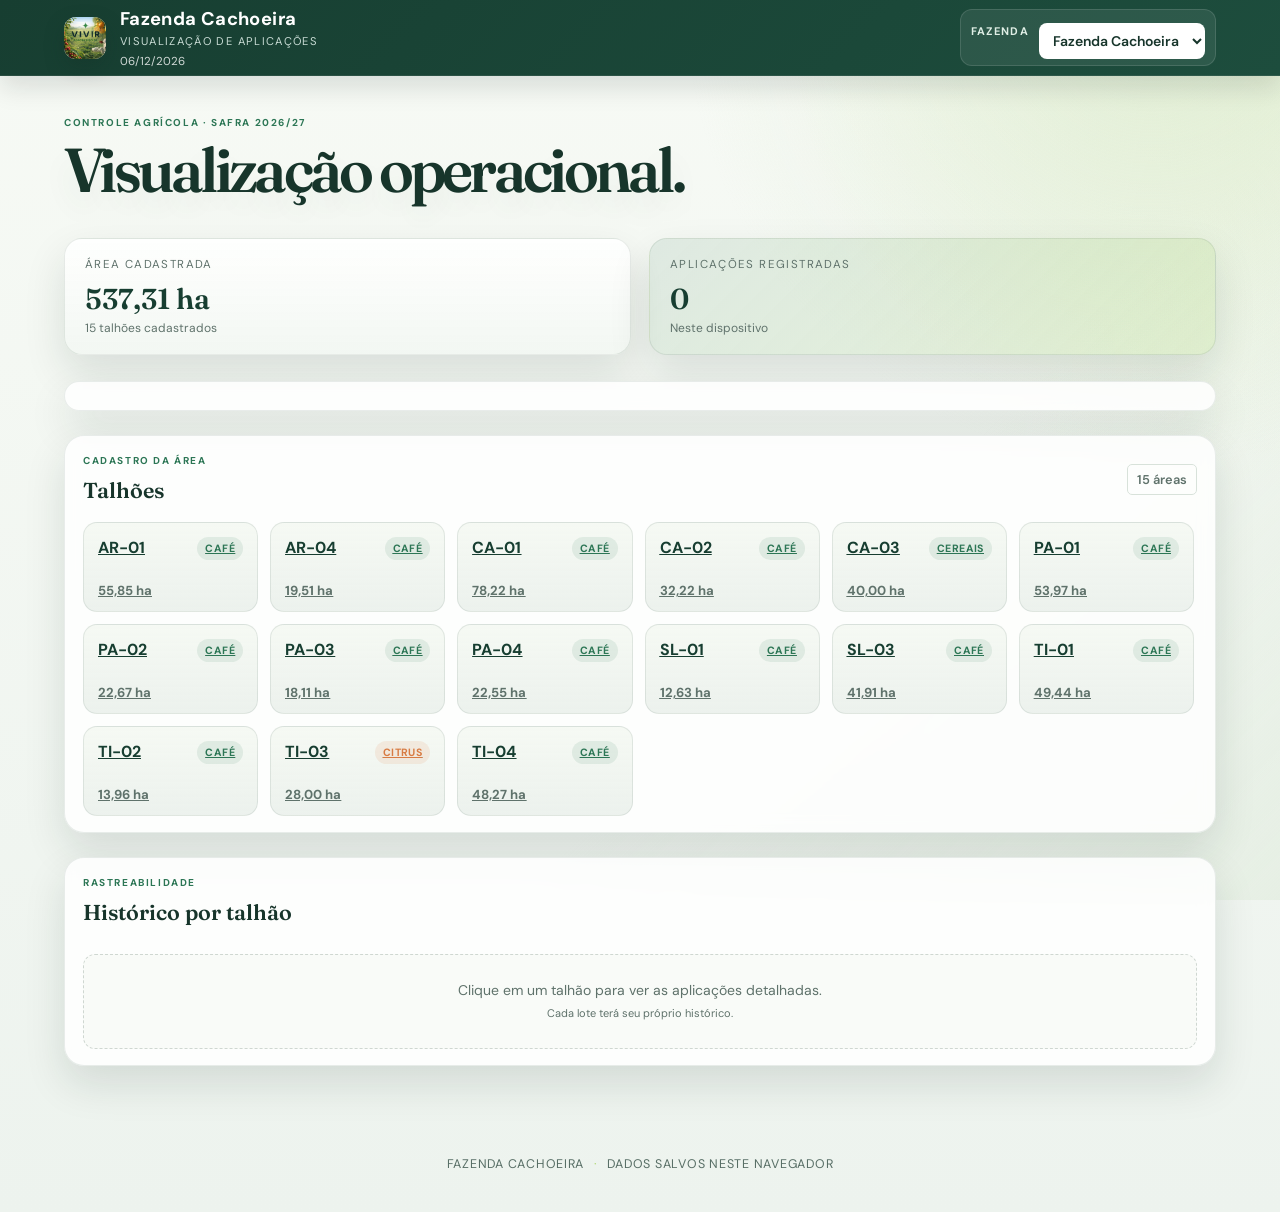
==== visualizacao.html @ 56c957b0 "Add files via upload" ====
<!doctype html>
<html lang="pt-BR">
<head>
  <meta charset="UTF-8" />
  <meta name="viewport" content="width=device-width, initial-scale=1.0" />
  <title>Fazenda Cachoeira | Visualização</title>
  <link rel="stylesheet" href="styles.css?v=20260829-3" />
  <link rel="stylesheet" href="visualizacao.css?v=20260829-3" />
  <link rel="stylesheet" href="map.css?v=20260829-3" />
</head>
<body class="visualizacao-page">
  <header class="topbar">
    <div class="brand">
      <img class="brand-logo" src="logo-vivir.jpeg" alt="VIVIR Agronegócios" />
      <div>
        <strong id="farm-title">Fazenda Cachoeira</strong>
        <small>Visualização de aplicações</small>
        <span id="header-date" class="header-date"></span>
      </div>
    </div>
    <div class="farm-switcher">
      <label for="farm-select">Fazenda</label>
      <select id="farm-select">
        <option value="cachoeira">Fazenda Cachoeira</option>
        <option value="berrador">Fazenda Berrador</option>
      </select>
    </div>
  </header>

  <main class="shell">
    <section class="intro">
      <div>
        <p class="eyebrow">CONTROLE AGRÍCOLA · SAFRA 2026/27</p>
        <h1>Visualização operacional.</h1>
      </div>
    </section>

    <section class="metrics" aria-label="Resumo da fazenda">
      <article class="metric">
        <span class="metric-label">Área cadastrada</span>
        <strong id="total-area">497,31 ha</strong>
        <span class="metric-note">14 talhões cadastrados</span>
      </article>
      <article class="metric accent">
        <span class="metric-label">Aplicações registradas</span>
        <strong id="application-count">0</strong>
        <span class="metric-note">Neste dispositivo</span>
      </article>
    </section>

    <section id="application-status" class="panel application-status" aria-live="polite"></section>

    <div class="content-grid">
      <section class="panel plots-panel">
        <div class="panel-heading">
          <div>
            <p class="eyebrow">CADASTRO DA ÁREA</p>
            <h2>Talhões</h2>
          </div>
          <span class="plot-count" id="plot-count">14 áreas</span>
        </div>
        <div class="plot-list" id="plot-list"></div>
      </section>
    </div>

    <section class="panel history-panel">
      <div class="panel-heading">
        <div>
          <p class="eyebrow">RASTREABILIDADE</p>
          <h2>Histórico por talhão</h2>
        </div>
      </div>
      <div id="history-plots" class="history-plots"></div>
      <div id="history" class="history-empty">Clique em um talhão para ver as aplicações detalhadas.<br><span>Cada lote terá seu próprio histórico.</span></div>
    </section>
  </main>

  <footer>Fazenda Cachoeira <span>·</span> dados salvos neste navegador</footer>
  <script src="app.js?v=20260829-3"></script>
</body>
</html>
---- styles.css ----
@import url('https://fonts.googleapis.com/css2?family=DM+Sans:wght@400;500;600;700&family=Fraunces:opsz,wght@9..144,600&display=swap');
:root{--ink:#19352b;--muted:#718078;--line:#dce5df;--paper:#f5f7f2;--white:#fff;--green:#2c7655;--lime:#a9d66b;--orange:#d87b43;--shadow:0 14px 35px #2342330d}*{box-sizing:border-box}body{margin:0;background:var(--paper);color:var(--ink);font:14px 'DM Sans',sans-serif}body:before{content:'';position:fixed;inset:0;pointer-events:none;background:radial-gradient(circle at 90% 0,#dcebcf99,transparent 32%),linear-gradient(135deg,#fff0 65%,#e6efe4 100%)}.topbar{height:76px;background:#173e31;color:#fff;display:flex;align-items:center;justify-content:space-between;padding:0 max(5vw,28px);position:relative}.brand{display:flex;align-items:center;gap:12px}.brand-mark{display:grid;place-items:center;width:38px;height:38px;border-radius:11px;background:var(--lime);color:#1f4935;font-size:12px;font-weight:700}.brand strong,.brand small{display:block}.brand strong{font-size:15px;letter-spacing:.1px}.brand small{color:#a6c8b7;font-size:11px;margin-top:3px}.farm-switcher{display:flex;align-items:center;gap:10px;background:rgba(255,255,255,0.08);border:1px solid rgba(255,255,255,0.12);padding:6px 10px;border-radius:12px}.farm-switcher label{color:#dfeee5;font-size:11px;letter-spacing:0.12em;text-transform:uppercase}.farm-switcher select{background:#fff;border:none;border-radius:8px;padding:8px 10px;color:var(--ink);font:inherit;font-weight:600;outline:none}.farm-switcher select:focus{box-shadow:0 0 0 2px rgba(169,214,107,0.5)}.import-button{border:1px solid #a1c2ac66;color:#e6f2e9;padding:10px 14px;border-radius:7px;font-weight:600;font-size:12px;cursor:pointer}.import-button:hover{background:#ffffff12}.import-button input{display:none}.shell{width:min(1180px,90vw);margin:0 auto;padding:54px 0 70px;position:relative}.intro{display:flex;align-items:flex-end;justify-content:space-between;gap:30px;margin-bottom:35px}.eyebrow{font-size:10px;letter-spacing:1.8px;font-weight:700;color:var(--green);margin:0 0 10px}.intro h1{font:600 clamp(38px,5vw,62px) Fraunces,serif;letter-spacing:-1.5px;margin:0 0 13px;line-height:1}.lede{max-width:560px;color:var(--muted);font-size:16px;line-height:1.55;margin:0}.season-chip{background:#fff;border:1px solid var(--line);padding:12px 15px;border-radius:6px;color:var(--muted);font-size:12px;white-space:nowrap}.live-dot{width:8px;height:8px;background:var(--orange);border-radius:50%;display:inline-block;margin-right:8px}.metrics{display:grid;grid-template-columns:repeat(3,1fr);gap:14px;margin-bottom:20px}.metric{background:var(--white);border:1px solid var(--line);border-radius:7px;padding:20px 22px;box-shadow:var(--shadow)}.metric.accent{background:#eff6e6;border-color:#d5e5c3}.metric-label,.metric-note{display:block;color:var(--muted);font-size:11px}.metric strong{display:block;font:600 30px Fraunces,serif;margin:9px 0 4px}.content-grid{display:grid;grid-template-columns:1.05fr .95fr;gap:20px}.panel{background:var(--white);border:1px solid var(--line);border-radius:7px;box-shadow:var(--shadow)}.form-panel,.plots-panel{padding:27px}.panel-heading{display:flex;align-items:flex-start;justify-content:space-between;margin-bottom:24px}.panel-heading h2{font:600 25px Fraunces,serif;margin:0}.panel-number,.plot-count{font-size:11px;color:var(--muted);border:1px solid var(--line);padding:6px 9px;border-radius:5px}.field-row{display:grid;grid-template-columns:1fr 1fr;gap:12px}label{display:block;font-size:11px;font-weight:700;color:#52665c;margin-bottom:14px}input,select,textarea{display:block;width:100%;border:1px solid var(--line);border-radius:5px;background:#fcfdfb;padding:11px 12px;color:var(--ink);font:13px 'DM Sans',sans-serif;margin-top:7px;outline:none}textarea{resize:vertical}input:focus,select:focus,textarea:focus{border-color:var(--green);box-shadow:0 0 0 3px #2c765515}#product-lines{display:grid;gap:12px}.product-line{display:grid;grid-template-columns:minmax(0,2.2fr) 110px 120px 82px 36px;gap:12px;align-items:end}.product-search{display:flex;flex-direction:column}.product-line .unit,.product-line .dose,.product-line .line-total,.product-line .remove-product{align-self:end}.product-line .line-total{display:flex;align-items:center;justify-content:flex-end;min-height:42px;padding:0 6px 0 0;font-size:13px;font-weight:700;color:var(--green)}.product-line .remove-product{width:36px;height:36px;border:1px solid var(--line);border-radius:5px;background:#fff;color:var(--muted);font-size:18px;cursor:pointer}.dose-box{display:grid;grid-template-columns:1fr 1fr;gap:12px;align-items:start}.total-box{height:65px;background:#f0f6ea;border:1px dashed #b8d29c;border-radius:5px;margin-top:20px;padding:9px 12px}.total-box span{font-size:10px;color:var(--green);display:block}.total-box strong{display:block;font:600 21px Fraunces,serif;margin-top:4px}.primary-button{border:0;background:var(--green);color:#fff;border-radius:5px;padding:13px 16px;font:700 12px 'DM Sans',sans-serif;cursor:pointer;width:100%;margin-top:5px}.primary-button:hover{background:#205e42}.primary-button span{font-size:18px;vertical-align:-2px;margin-right:6px}.plot-list{display:grid;grid-template-columns:1fr 1fr;gap:8px;max-height:430px;overflow:auto;padding-right:3px}.plot-card{border:1px solid var(--line);border-radius:5px;padding:11px 12px;cursor:pointer;transition:.15s}.plot-card:hover,.plot-card.selected{border-color:#8fbe6c;background:#f4f9ee}.plot-card-head{display:flex;align-items:center;justify-content:space-between;gap:8px}.plot-card strong{display:block;font-size:13px;line-height:1.3}.plot-card small{display:block;color:var(--muted);font-size:10px;margin-top:6px}.crop-tag{font-size:9px;font-weight:700;border-radius:10px;padding:3px 6px;background:#e9f2df;color:var(--green)}.crop-tag.citrus{background:#fff0df;color:#a65d27}.history-panel{margin-top:20px;padding:27px}.text-button{background:none;border:0;color:var(--green);font:600 11px 'DM Sans',sans-serif;cursor:pointer}.history-empty{text-align:center;color:var(--muted);padding:24px;border:1px dashed var(--line);border-radius:5px;line-height:1.7}.history-empty span{font-size:11px}.history-row{display:grid;grid-template-columns:100px 1fr 120px 120px 100px;gap:15px;align-items:center;padding:14px 0;border-bottom:1px solid var(--line)}.history-row:last-child{border:0}.history-row small{color:var(--muted);font-size:11px}.history-row strong{font-size:13px}.history-dose{text-align:right;font-weight:700;color:var(--green)}footer{text-align:center;color:#93a198;font-size:11px;padding:0 0 28px}footer span{margin:0 6px;color:var(--lime)}@media(max-width:780px){.shell{width:min(94vw,560px);padding-top:35px}.intro{display:block}.season-chip{display:inline-block;margin-top:24px}.metrics{grid-template-columns:1fr}.content-grid{grid-template-columns:1fr}.plot-list{max-height:none}.history-row{grid-template-columns:1fr 1fr}.history-dose{text-align:left}.history-row small:last-child{grid-column:2}.topbar{padding:0 18px}.import-button{padding:9px}.brand strong{font-size:13px}}
---- visualizacao.css ----
:root {
  --forest-900: #173e31;
  --forest-800: #1d4d3d;
  --forest-700: #2a5e4b;
  --green-600: #2c7655;
  --green-500: #4a8d69;
  --lime-300: #cfe9a4;
  --lime-200: #e4f0c7;
  --orange-500: #d87b43;
  --sand-100: #f4f7f1;
  --sand-200: #edf2eb;
  --line: #d8e2da;
  --ink: #17352b;
  --muted: #5f726b;
  --shadow: 0 18px 42px rgba(20, 43, 36, 0.12);
}

.visualizacao-page {
  background:
    radial-gradient(circle at top right, rgba(175, 214, 106, 0.2), transparent 28%),
    linear-gradient(180deg, #f7faf5 0%, #edf3ee 100%);
}

.visualizacao-page .topbar {
  background: linear-gradient(135deg, var(--forest-900) 0%, var(--forest-800) 100%);
  border-bottom: 1px solid rgba(255,255,255,0.08);
  box-shadow: 0 12px 24px rgba(15, 28, 26, 0.12);
}

.visualizacao-page .brand {
  gap: 14px;
}

.visualizacao-page .brand-logo {
  width: 42px;
  height: 42px;
  border-radius: 12px;
  box-shadow: 0 8px 20px rgba(18, 45, 37, 0.28);
}

.visualizacao-page .brand strong {
  font-size: 1.15rem;
  letter-spacing: 0.02em;
}

.visualizacao-page .brand small {
  color: rgba(220, 236, 230, 0.9);
  font-size: 0.7rem;
  letter-spacing: 0.12em;
  text-transform: uppercase;
}

.visualizacao-page .header-date {
  display: inline-block;
  font-size: 0.72rem;
  color: rgba(255,255,255,0.8);
  margin-top: 6px;
}

.visualizacao-page .shell {
  padding-top: 40px;
}

.visualizacao-page .intro {
  margin-bottom: 24px;
}

.visualizacao-page .intro h1 {
  font-family: 'Fraunces', Georgia, serif;
  font-weight: 600;
  letter-spacing: -0.06em;
  color: var(--ink);
  text-shadow: 0 16px 30px rgba(36, 83, 65, 0.08);
}

.visualizacao-page .eyebrow {
  color: var(--green-600);
  letter-spacing: 0.16em;
}

.visualizacao-page .metrics {
  grid-template-columns: repeat(2, minmax(180px, 1fr));
  gap: 18px;
  margin-bottom: 26px;
}

.visualizacao-page .metric {
  background: linear-gradient(180deg, rgba(255,255,255,0.9) 0%, rgba(242,247,242,0.96) 100%);
  border: 1px solid rgba(120, 145, 130, 0.18);
  border-radius: 18px;
  padding: 18px 20px;
  box-shadow: var(--shadow);
}

.visualizacao-page .metric .metric-label {
  color: var(--muted);
  font-size: 0.72rem;
  letter-spacing: 0.12em;
  text-transform: uppercase;
}

.visualizacao-page .metric strong {
  font-size: clamp(1.8rem, 2vw, 2.5rem);
  color: var(--forest-900);
}

.visualizacao-page .metric.accent {
  background: linear-gradient(135deg, rgba(44,118,85,0.11), rgba(169,214,107,0.2));
}

.visualizacao-page .metric-note {
  color: var(--muted);
  font-size: 0.75rem;
}

.visualizacao-page .panel {
  background: rgba(255,255,255,0.84);
  border: 1px solid rgba(132, 156, 143, 0.18);
  border-radius: 20px;
  box-shadow: var(--shadow);
  backdrop-filter: blur(8px);
}

.visualizacao-page .application-status {
  padding: 18px 20px 10px;
  margin-bottom: 24px;
}

.visualizacao-page .status-heading {
  display: flex;
  align-items: center;
  justify-content: space-between;
  margin-bottom: 10px;
  color: var(--ink);
  font-weight: 700;
  font-size: 0.9rem;
}

.visualizacao-page .status-grid {
  display: grid;
  grid-template-columns: repeat(auto-fit, minmax(150px, 1fr));
  gap: 12px;
}

.visualizacao-page .status-card {
  padding: 14px 14px 12px;
  border-radius: 14px;
  border: 1px solid rgba(141,164,149,0.3);
  background: linear-gradient(180deg, rgba(250,252,250,0.95), rgba(239,246,240,0.96));
  min-height: 86px;
}

.visualizacao-page .status-card strong {
  display: block;
  font-size: 0.98rem;
  margin-bottom: 6px;
  color: var(--forest-900);
}

.visualizacao-page .status-card small,
.visualizacao-page .status-card span {
  display: block;
  color: var(--muted);
  line-height: 1.4;
}

.visualizacao-page .status-card.recent {
  border-color: rgba(44,118,85,0.2);
  background: linear-gradient(180deg, rgba(224,245,228,0.9), rgba(245,249,243,0.98));
}

.visualizacao-page .status-card.overdue {
  border-color: rgba(216,123,67,0.2);
  background: linear-gradient(180deg, rgba(255,240,227,0.92), rgba(250,246,243,0.98));
}

.visualizacao-page .status-card.pending {
  background: rgba(245,247,242,0.8);
}

.visualizacao-page .status-legend {
  margin-top: 12px;
  color: var(--muted);
  font-size: 0.72rem;
  letter-spacing: 0.06em;
  text-transform: uppercase;
}

.visualizacao-page .status-dot {
  display: inline-block;
  width: 8px;
  height: 8px;
  border-radius: 50%;
  margin-right: 6px;
  vertical-align: middle;
}

.visualizacao-page .status-dot.recent { background: var(--green-600); }
.visualizacao-page .status-dot.overdue { background: var(--orange-500); }

.visualizacao-page .content-grid {
  display: grid;
  grid-template-columns: 1fr;
  gap: 22px;
  margin-bottom: 24px;
}

.visualizacao-page .plots-panel,
.visualizacao-page .history-panel {
  padding: 18px 18px 16px;
}

.visualizacao-page .panel-heading {
  display: flex;
  align-items: center;
  justify-content: space-between;
  gap: 12px;
  margin-bottom: 18px;
}

.visualizacao-page .panel-heading h2 {
  margin: 0;
  font-size: 1.35rem;
  color: var(--ink);
}

.visualizacao-page .plot-count {
  color: var(--muted);
  font-size: 0.8rem;
  font-weight: 600;
}

.visualizacao-page .plot-list {
  display: grid;
  grid-template-columns: repeat(auto-fit, minmax(160px, 1fr));
  gap: 12px;
}

.visualizacao-page .plot-card {
  display: flex;
  flex-direction: column;
  justify-content: space-between;
  min-height: 90px;
  padding: 14px 14px 12px;
  border-radius: 14px;
  border: 1px solid rgba(136, 154, 143, 0.2);
  background: linear-gradient(180deg, rgba(245,249,243,0.95), rgba(234,240,235,0.9));
  cursor: pointer;
  transition: transform 0.2s ease, box-shadow 0.2s ease;
}

.visualizacao-page .plot-card:hover {
  transform: translateY(-2px);
  box-shadow: 0 14px 24px rgba(23, 62, 49, 0.08);
}

.visualizacao-page .plot-card-head {
  display: flex;
  justify-content: space-between;
  align-items: center;
  gap: 10px;
}

.visualizacao-page .plot-card strong {
  font-size: 1rem;
  color: var(--forest-900);
}

.visualizacao-page .crop-tag {
  display: inline-flex;
  align-items: center;
  padding: 5px 8px;
  border-radius: 999px;
  font-size: 0.66rem;
  font-weight: 700;
  letter-spacing: 0.04em;
  background: rgba(44,118,85,0.1);
  color: var(--green-600);
  text-transform: uppercase;
}

.visualizacao-page .crop-tag.citrus {
  background: rgba(216,123,67,0.12);
  color: var(--orange-500);
}

.visualizacao-page .plot-card small {
  color: var(--muted);
  font-size: 0.82rem;
}

.visualizacao-page .history-plots {
  display: grid;
  grid-template-columns: repeat(auto-fit, minmax(160px, 1fr));
  gap: 10px;
  margin-bottom: 14px;
}

.visualizacao-page .history-plot {
  border: 1px solid rgba(146, 162, 150, 0.22);
  background: linear-gradient(180deg, rgba(248,250,247,0.96), rgba(236,242,237,0.98));
  border-radius: 14px;
  padding: 12px 12px 10px;
  text-align: left;
  color: var(--ink);
  cursor: pointer;
}

.visualizacao-page .history-plot strong {
  display: block;
  margin-bottom: 6px;
  color: var(--forest-900);
}

.visualizacao-page .history-plot small,
.visualizacao-page .history-plot span {
  display: block;
  color: var(--muted);
  line-height: 1.5;
}

.visualizacao-page .history-plot.selected {
  border-color: rgba(44,118,85,0.45);
  background: linear-gradient(180deg, rgba(232,245,238,0.92), rgba(241,248,243,0.98));
  box-shadow: inset 0 0 0 1px rgba(44,118,85,0.2);
}

.visualizacao-page .history-empty {
  padding: 24px 18px;
  border-radius: 12px;
  background: rgba(248,250,247,0.8);
  border: 1px dashed rgba(130,150,138,0.35);
  color: var(--muted);
  text-align: center;
  line-height: 1.6;
}

.visualizacao-page .history-list {
  display: grid;
  gap: 14px;
}

.visualizacao-page .history-detail-heading {
  display: flex;
  justify-content: space-between;
  align-items: end;
  gap: 12px;
  padding: 6px 2px 12px;
  border-bottom: 1px solid var(--line);
}

.visualizacao-page .history-detail-heading h3 {
  margin: 6px 0 0;
  font-size: 1.6rem;
  color: var(--forest-900);
}

.visualizacao-page .history-row {
  padding: 16px 16px 14px;
  border: 1px solid rgba(144,163,152,0.2);
  border-radius: 16px;
  background: linear-gradient(180deg, rgba(255,255,255,0.85), rgba(243,247,243,0.9));
}

.visualizacao-page .history-row small {
  color: var(--muted);
  font-weight: 600;
}

.visualizacao-page .history-row div {
  margin-top: 8px;
}

.visualizacao-page .history-row strong {
  display: block;
  margin-bottom: 6px;
  color: var(--forest-900);
  font-size: 1rem;
}

.visualizacao-page .history-row small:last-child {
  display: block;
  color: var(--muted);
}

.visualizacao-page footer {
  color: rgba(23, 53, 43, 0.7);
  text-align: center;
  font-size: 0.78rem;
  letter-spacing: 0.06em;
  text-transform: uppercase;
  padding: 20px 0 40px;
}

@media (max-width: 768px) {
  .visualizacao-page .metrics {
    grid-template-columns: 1fr;
  }

  .visualizacao-page .shell {
    width: min(92vw, 1180px);
  }

  .visualizacao-page .brand strong {
    font-size: 1rem;
  }

  .visualizacao-page .brand small {
    letter-spacing: 0.08em;
  }
}
---- map.css ----
.products-heading{display:flex;justify-content:space-between;align-items:center}.products-heading label{margin-bottom:0}.product-line{display:grid;grid-template-columns:minmax(0,1.45fr) .78fr .78fr .95fr 28px;gap:7px;margin:7px 0 10px;align-items:center}.product-line input,.product-line select{margin-top:0}.product-search{min-width:0}.product-search small{display:block;color:var(--muted);font-size:9px;margin:5px 0}.line-total{height:40px;display:flex;align-items:center;padding:0 10px;border:1px solid var(--line);border-radius:5px;background:#f5f8f1;color:var(--green);font-size:12px;white-space:nowrap}.remove-product{border:1px solid var(--line);background:#fff;color:#a55b45;border-radius:4px;cursor:pointer;font-size:18px}.add-product-below{margin:0 0 14px}.history-actions{display:flex;gap:9px;align-items:center}.history-actions select{width:auto;margin:0;padding:7px 9px;font-size:11px}@media(max-width:780px){.products-heading{align-items:flex-start}.product-line{grid-template-columns:1fr 1fr}.product-search{grid-column:1 / -1}.line-total{grid-column:1}.remove-product{height:40px}}
.satellite-panel{margin-bottom:20px}.map-source{font-size:11px;color:var(--muted);border:1px solid var(--line);padding:8px 10px;border-radius:5px}.geo-map{height:480px;border-radius:8px;overflow:hidden;border:1px solid #cbd8c8;background:#dfe8df}.geo-map .leaflet-popup-content-wrapper{border-radius:6px}.geo-map .leaflet-popup-content{font:12px 'DM Sans',sans-serif;line-height:1.55}.geo-map .leaflet-popup-content strong{font-size:14px;color:var(--ink)}.geo-map .leaflet-popup-content small{color:var(--muted)}.geo-map .leaflet-popup-content span{color:var(--green)}@media(max-width:780px){.geo-map{height:360px}.map-source{font-size:10px}}
.history-plots{display:grid;grid-template-columns:repeat(6,1fr);gap:8px;margin:-4px 0 18px}.history-plot{border:1px solid var(--line);background:#fbfdf9;border-radius:6px;text-align:left;padding:10px;cursor:pointer;color:var(--ink);transition:.15s}.history-plot:hover,.history-plot.selected{border-color:#75a85e;background:#edf6e7;transform:translateY(-2px)}.history-plot strong,.history-plot small,.history-plot span{display:block}.history-plot strong{font-size:12px}.history-plot small{font-size:10px;color:var(--muted);margin-top:4px}.history-plot span{font-size:9px;color:var(--green);margin-top:7px}.history-detail-heading{display:flex;justify-content:space-between;align-items:end;border-bottom:1px solid var(--line);padding:0 0 15px;margin-bottom:2px}.history-detail-heading h3{font:600 23px Fraunces,serif;margin:0}.history-detail-heading>strong{font-size:12px;color:var(--green)}@media(max-width:780px){.history-plots{grid-template-columns:repeat(3,1fr)}.history-detail-heading{display:block}.history-detail-heading>strong{display:block;margin-top:8px}.history-actions{flex-wrap:wrap}}
.brand-logo{width:108px;height:52px;object-fit:cover;object-position:center 42%;border-radius:5px;background:#f6f5ee}.brand{gap:14px}.topbar{background:#173e31}.brand small{color:#b8d5c2}@media(max-width:780px){.brand-logo{width:86px;height:43px}.brand{gap:8px}}
.header-date{display:block;color:#d7eadc;font-size:10px;margin-top:4px}
.check-button{margin:2px 0 10px;padding-left:0}.application-check{border:1px solid var(--line);border-radius:6px;background:#fbfdf9;padding:12px;margin:0 0 16px}.check-heading{display:flex;justify-content:space-between;gap:12px;border-bottom:1px solid var(--line);padding-bottom:8px;margin-bottom:4px}.check-heading small{color:var(--muted)}.check-row{display:grid;grid-template-columns:1.2fr .8fr 1.4fr;gap:10px;padding:9px 0;border-bottom:1px solid #edf1eb;font-size:11px;align-items:center}.check-row:last-child{border-bottom:0}.check-row span{color:var(--muted)}.check-row b{color:var(--green)}@media(max-width:780px){.check-row{grid-template-columns:1fr 1fr}.check-row span:last-child{grid-column:1 / -1}}
.plots-panel .plot-card,.plots-panel .plot-card strong,.plots-panel .plot-card small,.plots-panel .plot-card .crop-tag{font-weight:700;text-decoration:underline}
.application-status{border-top:1px solid var(--line);border-bottom:1px solid var(--line);padding:14px 0 16px;margin:0 0 18px}.status-heading{display:flex;justify-content:space-between;align-items:center;gap:12px;margin-bottom:10px;color:var(--ink);font-size:12px;font-weight:700}.status-heading small{color:var(--muted);font-size:10px;font-weight:400}.status-dot{display:inline-block;width:8px;height:8px;border-radius:50%;margin:0 4px 0 10px}.status-dot.recent{background:#6fae5a}.status-dot.overdue{background:#c95748}.status-grid{display:grid;grid-template-columns:repeat(6,1fr);gap:8px}.status-card{border:1px solid var(--line);border-left:4px solid #cbd5c8;background:#fbfdf9;border-radius:5px;padding:9px 8px;min-width:0}.status-card.recent{border-left-color:#6fae5a}.status-card.overdue{border-left-color:#c95748;background:#fff5f2}.status-card strong,.status-card small,.status-card span{display:block;overflow:hidden;text-overflow:ellipsis;white-space:nowrap}.status-card strong{font-size:11px}.status-card small{color:var(--muted);font-size:9px;margin-top:5px}.status-card span{color:#4b8b4a;font-size:9px;margin-top:6px}.status-card.overdue span{color:#b84d42}.status-card.pending span{display:none}@media(max-width:780px){.status-heading{display:block}.status-heading small{display:block;margin-top:7px}.status-grid{grid-template-columns:repeat(3,1fr)}}
.map-panel{padding:30px;margin-bottom:20px;background:linear-gradient(145deg,#ffffff 0%,#f8fbf4 100%)}.map-panel .panel-heading{align-items:center;margin-bottom:18px}.map-panel .panel-heading h2{font-size:28px}.map-legend{display:flex;gap:16px;color:var(--muted);font-size:11px;align-items:center}.map-legend span{white-space:nowrap}.legend-dot{display:inline-block;width:9px;height:9px;border-radius:3px;margin-right:5px;background:#e8eee7;vertical-align:-1px}.legend-dot.applied{background:#6fae5a}.plot-map{display:grid;grid-template-columns:repeat(8,1fr);grid-auto-rows:76px;gap:7px;padding:18px;background:#dfead9;border:1px solid #cbdcc3;border-radius:10px;min-height:220px;background-image:linear-gradient(30deg,#ffffff38 12%,transparent 12.5%,transparent 87%,#ffffff38 87.5%,#ffffff38),linear-gradient(150deg,#ffffff38 12%,transparent 12.5%,transparent 87%,#ffffff38 87.5%,#ffffff38);background-size:32px 54px}.map-plot{border:1px solid #b9cbb3;background:#fbfdf9;color:#294d38;border-radius:7px;padding:10px;cursor:pointer;display:flex;flex-direction:column;justify-content:space-between;text-align:left;transition:transform .16s,box-shadow .16s,border-color .16s;min-width:0;box-shadow:0 2px 4px #3151380d}.map-plot:hover{transform:translateY(-3px);box-shadow:0 8px 16px #3151381f;border-color:#79a963}.map-plot strong{font-size:12px;letter-spacing:.2px}.map-plot small{font-size:10px;color:#718c76;white-space:nowrap;overflow:hidden;text-overflow:ellipsis}.map-plot .map-area{font-size:11px;color:#426c4d;font-weight:700}.map-plot.applied{background:#6fae5a;border-color:#4d9149;color:#fff;box-shadow:0 5px 12px #4d914944}.map-plot.applied small,.map-plot.applied .map-area{color:#e4f1dc}.map-plot.citrus{grid-column:7 / span 2;grid-row:3 / span 2;background:#fff5e8;border-color:#e3bd8f;color:#8c5726}.map-plot.citrus.applied{background:#db914f;border-color:#ba7134;color:#fff}.map-help{color:var(--muted);font-size:11px;margin:13px 0 0}.map-help strong{color:var(--green)}@media(max-width:780px){.map-panel{padding:22px}.map-panel .panel-heading{align-items:flex-start}.map-legend{display:none}.plot-map{grid-template-columns:repeat(4,1fr);grid-auto-rows:72px;padding:10px;gap:5px}.map-plot.citrus{grid-column:3 / span 2;grid-row:auto}}
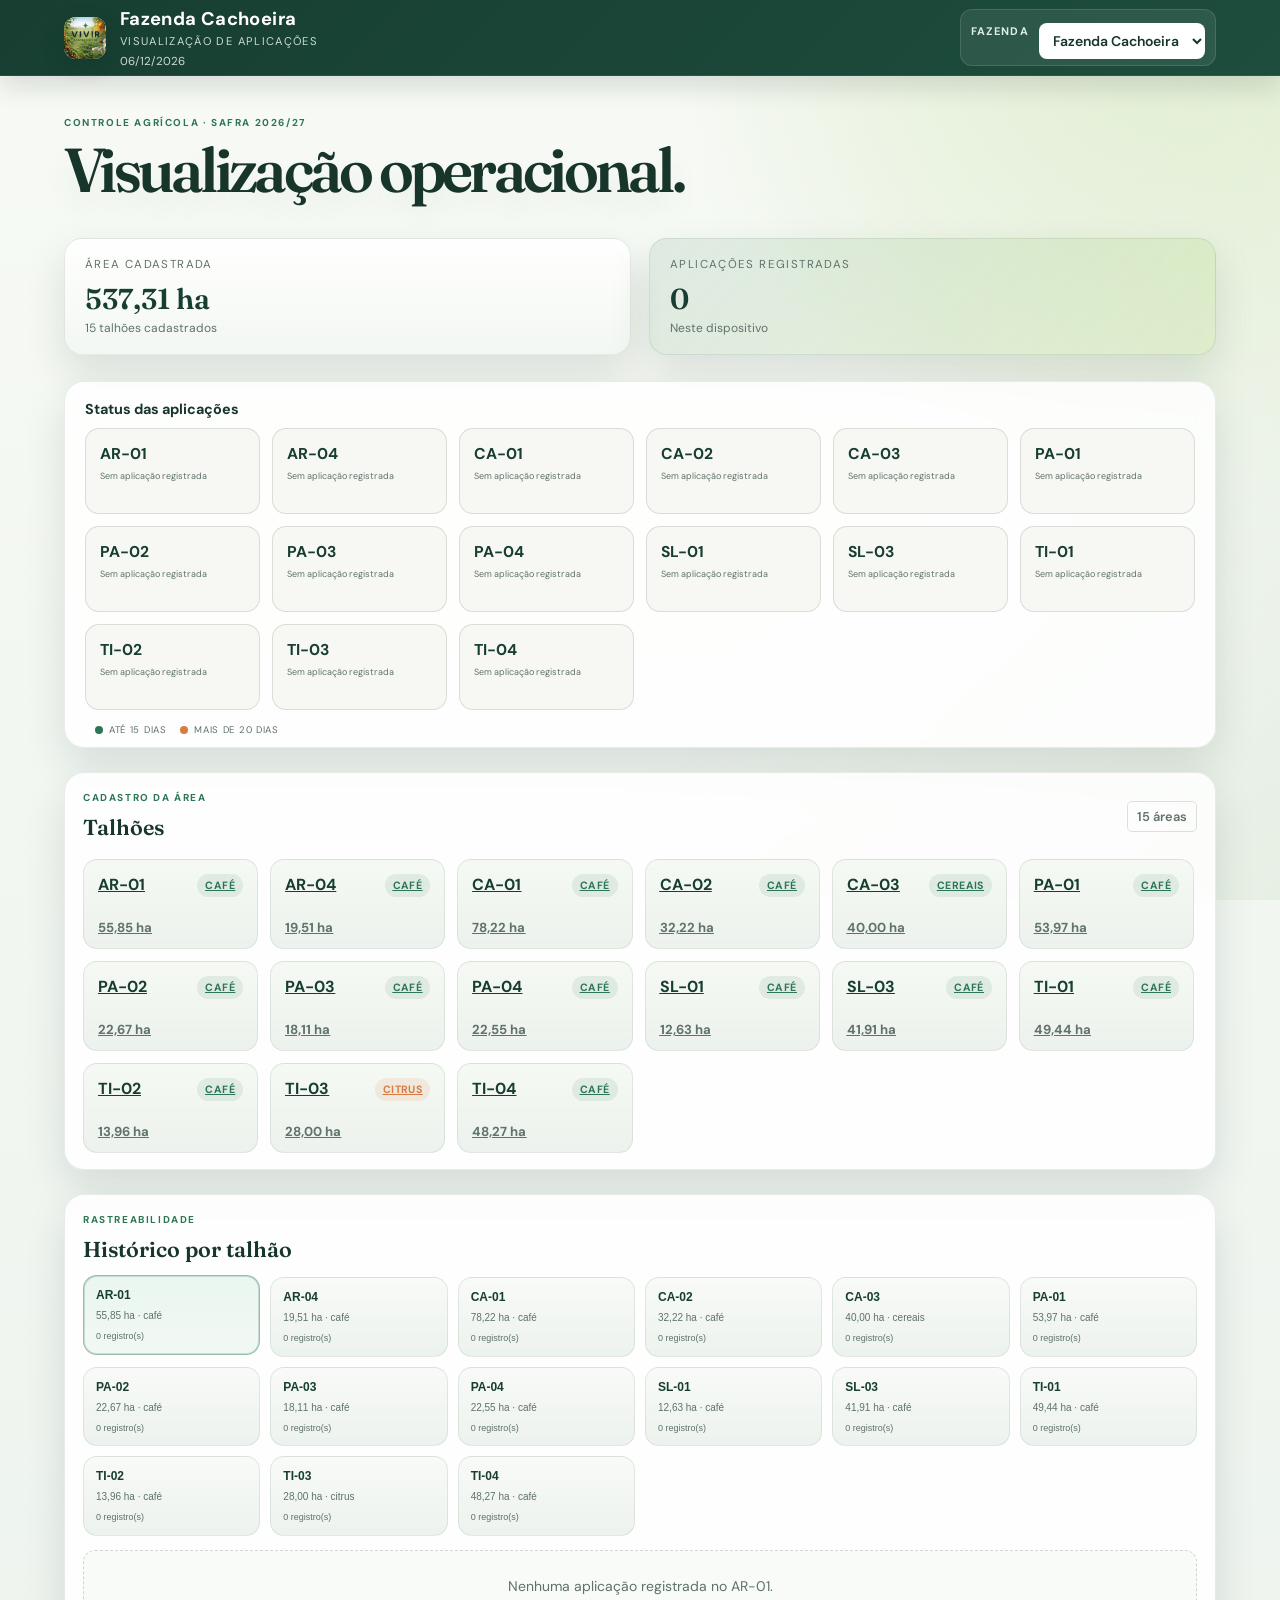
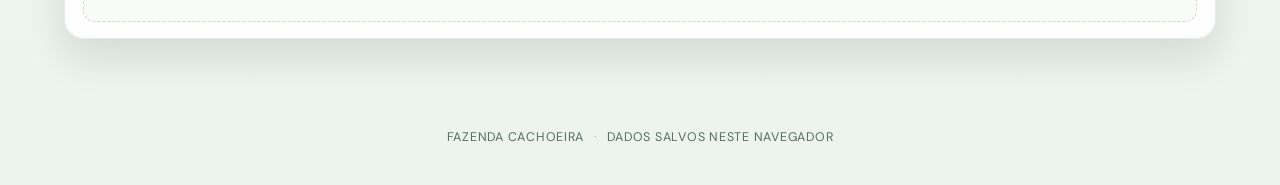
==== commit 49ae664e: "Add files via upload" ====
--- a/visualizacao.html
+++ b/visualizacao.html
@@ -7,6 +7,7 @@
   <link rel="stylesheet" href="styles.css?v=20260829-3" />
   <link rel="stylesheet" href="visualizacao.css?v=20260829-3" />
   <link rel="stylesheet" href="map.css?v=20260829-3" />
+  <link rel="stylesheet" href="history.css?v=20260903-1" />
 </head>
 <body class="visualizacao-page">
   <header class="topbar">
--- a/history.css
+++ b/history.css
@@ -0,0 +1,95 @@
+.history-products {
+  width: 100%;
+  margin-top: 18px;
+  overflow-x: auto;
+}
+
+.history-products-table {
+  width: 100%;
+  min-width: 560px;
+  border-collapse: separate;
+  border-spacing: 0;
+  overflow: hidden;
+  border: 1px solid #d8e5dc;
+  border-radius: 12px;
+  background: #fbfdf9;
+  box-shadow: 0 8px 20px rgba(25, 53, 43, 0.06);
+  table-layout: fixed;
+}
+
+.history-products-table th,
+.history-products-table td {
+  padding: 13px 16px;
+  text-align: left;
+  vertical-align: middle;
+  border-bottom: 1px solid #e5eee7;
+}
+
+.history-products-table th {
+  background: #edf5ee;
+  color: #2c7655;
+  font-size: 11px;
+  font-weight: 700;
+  letter-spacing: 0.08em;
+  text-transform: uppercase;
+}
+
+.history-products-table th:nth-child(1),
+.history-products-table td:nth-child(1) { width: 46%; }
+.history-products-table th:nth-child(2),
+.history-products-table td:nth-child(2) { width: 29%; }
+.history-products-table th:nth-child(3),
+.history-products-table td:nth-child(3) { width: 25%; }
+
+.history-products-table td {
+  color: #23483a;
+  font-size: 14px;
+  font-weight: 600;
+  overflow-wrap: anywhere;
+}
+
+.history-products-table td:nth-child(2),
+.history-products-table td:nth-child(3) {
+  white-space: nowrap;
+  font-variant-numeric: tabular-nums;
+}
+
+.history-products-table td:last-child {
+  color: #2c7655;
+  font-weight: 700;
+}
+
+.history-products-table tr:last-child td { border-bottom: 0; }
+
+.history-row {
+  display: grid;
+  grid-template-columns: 125px minmax(150px, 0.45fr) minmax(0, 1.55fr);
+  align-items: start;
+  gap: 22px;
+  padding: 24px 0;
+  border-bottom: 1px solid #dce5df;
+}
+
+.history-row > small {
+  color: #718078;
+  font-weight: 600;
+  padding-top: 14px;
+}
+
+.history-row > div:nth-child(2) {
+  padding-top: 10px;
+}
+
+@media (max-width: 720px) {
+  .history-row {
+    grid-template-columns: 1fr;
+    gap: 8px;
+  }
+
+  .history-row > small,
+  .history-row > div:nth-child(2) { padding-top: 0; }
+
+  .history-products-table {
+    min-width: 500px;
+  }
+}
